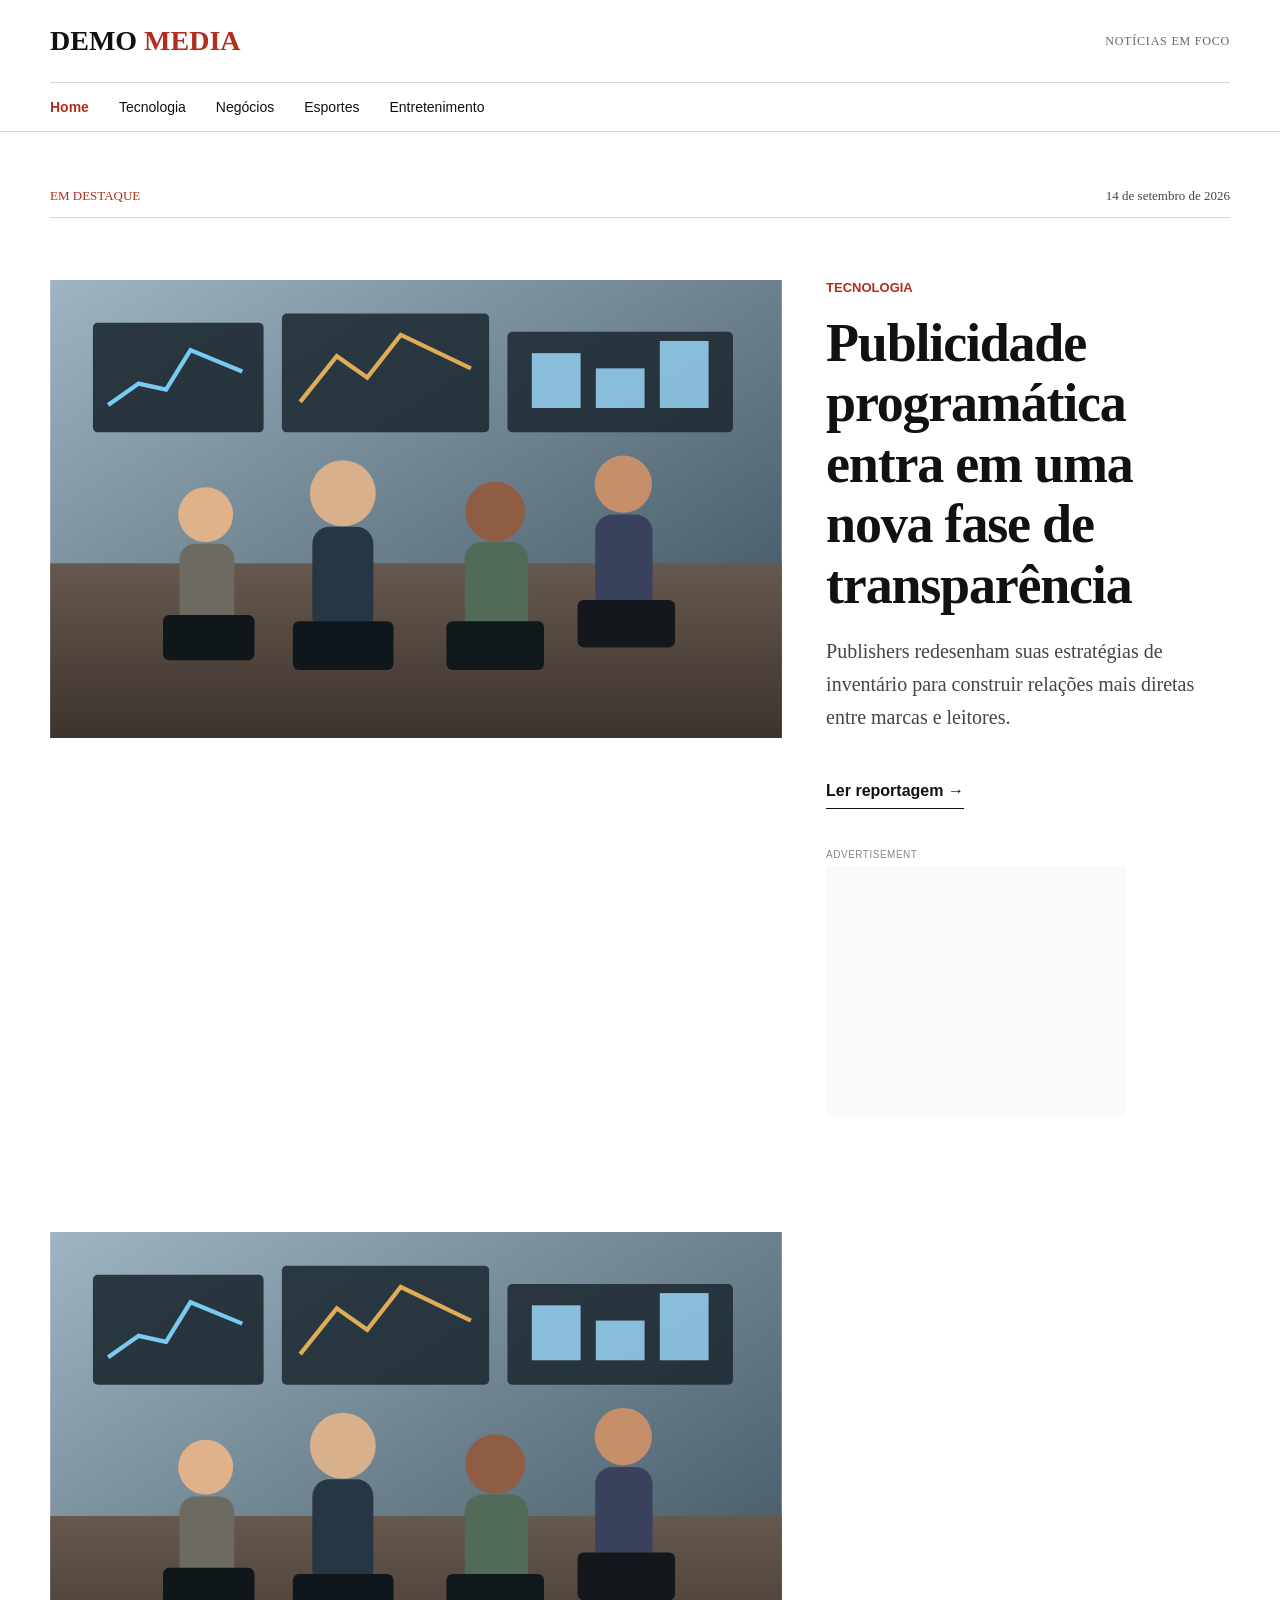
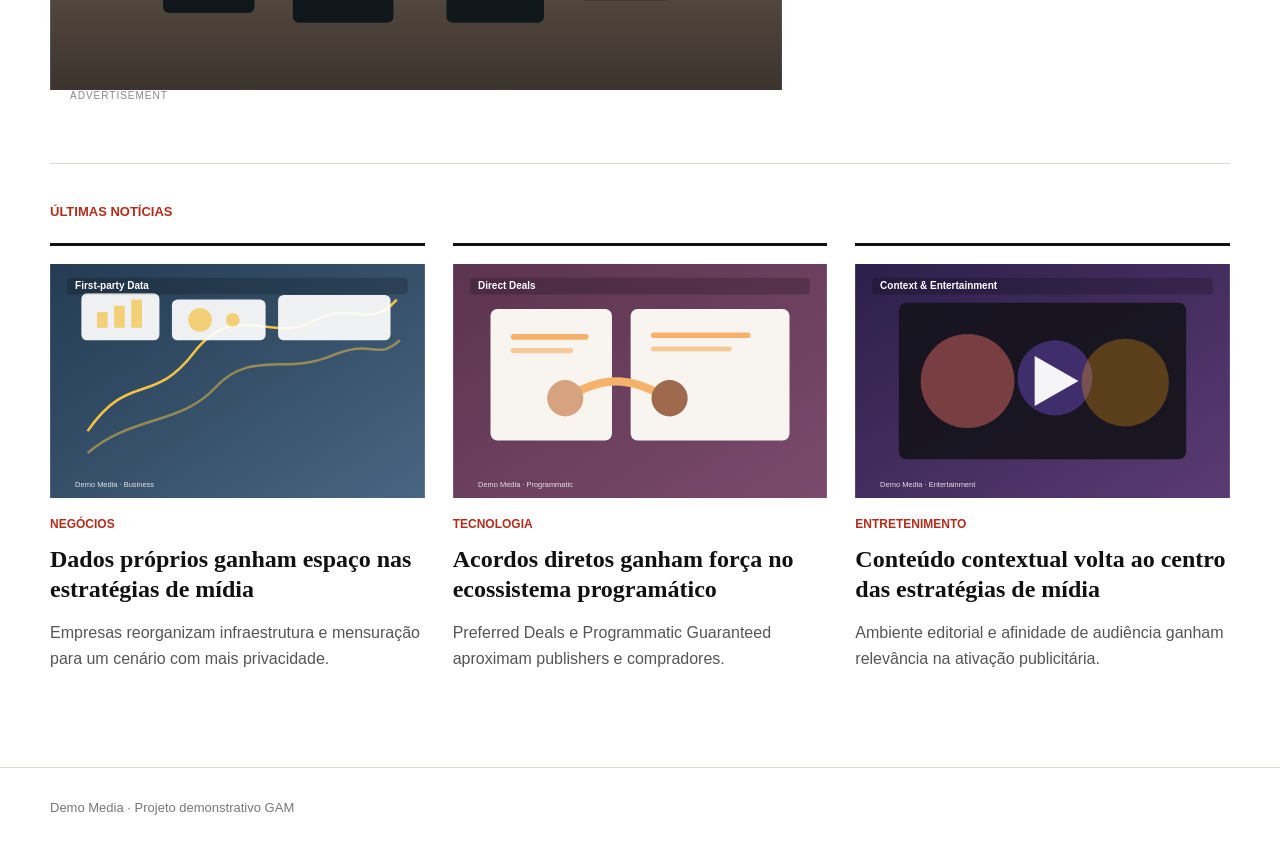
==== index.html @ 526ebebb "Update index.html" ====
<!doctype html>
<html lang="pt-BR">

<head>
  <meta charset="utf-8">

  <meta
    name="viewport"
    content="width=device-width, initial-scale=1"
  >

  <title>Demo Media</title>

  <link
    rel="stylesheet"
    href="styles.css"
  >

  <!-- Google Publisher Tag -->
  <script
    async
    src="https://securepubads.g.doubleclick.net/tag/js/gpt.js"
    crossorigin="anonymous">
  </script>

  <script>
    window.googletag = window.googletag || { cmd: [] };

    googletag.cmd.push(function () {
      googletag
        .defineSlot(
          '/23366135384/demo_lovable_atf_300x250',
          [300, 250],
          'div-gpt-ad-1789431732785-0'
        )
        .addService(googletag.pubads());

      googletag.pubads().enableSingleRequest();
      googletag.enableServices();
    });
  </script>
</head>


<body>

  <header class="site-header">

    <div class="container header-top">

      <a
        class="brand"
        href="index.html"
      >
        DEMO <span>MEDIA</span>
      </a>

      <span class="edition">
        NOTÍCIAS EM FOCO
      </span>

    </div>


    <nav class="container nav">

      <a
        class="active"
        href="index.html"
      >
        Home
      </a>

      <a href="tecnologia.html">
        Tecnologia
      </a>

      <a href="negocios.html">
        Negócios
      </a>

      <a href="esportes.html">
        Esportes
      </a>

      <a href="entretenimento.html">
        Entretenimento
      </a>

    </nav>

  </header>


  <main class="container">

    <section class="section-heading">

      <span>
        EM DESTAQUE
      </span>

      <span class="date">
        14 de setembro de 2026
      </span>

    </section>


    <section class="hero-grid">

      <a href="article-programmatic.html">

        <img
          class="hero-image"
          src="newsroom.svg"
          alt="Programmatic publishing"
        >

      </a>


      <div class="hero-copy">

        <div class="kicker">
          TECNOLOGIA
        </div>

        <h1>
          Publicidade programática entra em uma nova fase de transparência
        </h1>

        <p>
          Publishers redesenham suas estratégias de inventário
          para construir relações mais diretas entre marcas e leitores.
        </p>

        <a
          class="read-more"
          href="article-programmatic.html"
        >
          Ler reportagem →
        </a>


        <!-- Google Ad Manager -->
        <div
          style="
            margin-top: 40px;
            width: 300px;
          "
        >

          <div
            style="
              font-size: 10px;
              color: #888;
              margin-bottom: 6px;
              letter-spacing: 0.5px;
            "
          >
            ADVERTISEMENT
          </div>


          <!-- /23366135384/demo_lovable_atf_300x250 -->
          <div
            id="div-gpt-ad-1789431732785-0"
            style="
              width: 300px;
              height: 250px;
              min-width: 300px;
              min-height: 250px;
              overflow: hidden;
            "
          >

            <script>
              googletag.cmd.push(function () {
                googletag.display(
                  'div-gpt-ad-1789431732785-0'
                );
              });
            </script>

          </div>

        </div>

      </div>

    </section>
<section class="hero-grid">

  <div class="hero-left">

    <a href="article-programmatic.html">
      <img
        class="hero-image"
        src="newsroom.svg"
        alt="Programmatic publishing"
      >
    </a>

    <!-- BANNER 728x90 ENTRA AQUI -->
    <div class="leaderboard-ad">
      <div class="ad-label">
        ADVERTISEMENT
      </div>

      <!-- BODY REAL DO NOVO AD UNIT -->
    </div>

  </div>


  <div class="hero-copy">

    <!-- título, texto etc. -->

    <!-- 300x250 ATUAL CONTINUA AQUI -->

  </div>

</section>

    <section class="latest">

      <div class="section-title">
        ÚLTIMAS NOTÍCIAS
      </div>


      <div class="cards">

        <a
          class="card"
          href="article-data.html"
        >

          <img
            class="card-thumb"
            src="data.svg"
            alt="Dados e mídia"
          >

          <span>
            NEGÓCIOS
          </span>

          <h2>
            Dados próprios ganham espaço nas estratégias de mídia
          </h2>

          <p>
            Empresas reorganizam infraestrutura e mensuração
            para um cenário com mais privacidade.
          </p>

        </a>


        <a
          class="card"
          href="article-deals.html"
        >

          <img
            class="card-thumb"
            src="deals.svg"
            alt="Acordos programáticos"
          >

          <span>
            TECNOLOGIA
          </span>

          <h2>
            Acordos diretos ganham força no ecossistema programático
          </h2>

          <p>
            Preferred Deals e Programmatic Guaranteed
            aproximam publishers e compradores.
          </p>

        </a>


        <a
          class="card"
          href="article-entertainment.html"
        >

          <img
            class="card-thumb"
            src="entertainment.svg"
            alt="Conteúdo e entretenimento"
          >

          <span>
            ENTRETENIMENTO
          </span>

          <h2>
            Conteúdo contextual volta ao centro das estratégias de mídia
          </h2>

          <p>
            Ambiente editorial e afinidade de audiência
            ganham relevância na ativação publicitária.
          </p>

        </a>

      </div>

    </section>

  </main>


  <footer class="footer">

    <div class="container">
      Demo Media · Projeto demonstrativo GAM
    </div>

  </footer>

</body>

</html>
---- styles.css ----
*{box-sizing:border-box}
:root{--ink:#111;--muted:#666;--line:#ddd7d1;--accent:#b22d1b;--soft:#f6f3ef}
html{scroll-behavior:smooth}
body{margin:0;background:#fff;color:var(--ink);font-family:Arial,Helvetica,sans-serif}
a{color:inherit;text-decoration:none}
img{max-width:100%;display:block}
.container{width:min(1180px,calc(100% - 40px));margin:0 auto}
.site-header{background:#fff;border-bottom:1px solid var(--line)}
.header-top{height:82px;display:flex;align-items:center;justify-content:space-between}
.brand{font:700 28px Georgia,serif}.brand span{color:var(--accent)}
.edition{font:12px Georgia,serif;color:#666;letter-spacing:.8px}
.nav{display:flex;gap:30px;border-top:1px solid var(--line);padding:16px 0;font-size:14px;overflow:auto}
.nav a:hover,.nav a.active{color:var(--accent);font-weight:700}
.section-heading{display:flex;justify-content:space-between;margin-top:56px;padding-bottom:13px;border-bottom:1px solid var(--line);font:13px Georgia,serif;color:var(--accent)}
.section-heading .date{color:#444}
.hero-grid{display:grid;grid-template-columns:minmax(0,1.45fr) minmax(320px,.8fr);gap:44px;padding:62px 0 54px}
.hero-image{width:100%;aspect-ratio:16/10;object-fit:cover;background:#e8e5e0}
.kicker{font-size:13px;color:var(--accent);font-weight:700;margin-bottom:18px}
.hero-copy h1,.article-content h1{font:700 54px/1.12 Georgia,serif;letter-spacing:-1.2px;margin:0}
.hero-copy p{font:20px/1.65 Georgia,serif;color:#454545}
.read-more{display:inline-block;margin-top:18px;padding:10px 0 8px;border-bottom:1px solid #111;font-weight:700}
.read-more:hover{color:var(--accent);border-color:var(--accent)}
.latest{padding:40px 0 80px;border-top:1px solid var(--line)}
.section-title{font-size:13px;color:var(--accent);font-weight:700;margin-bottom:24px}
.cards{display:grid;grid-template-columns:repeat(3,1fr);gap:28px}
.card{border-top:3px solid #111;padding-top:18px;display:block}
.card:hover h2{color:var(--accent)}
.card-thumb{width:100%;aspect-ratio:16/10;object-fit:cover;margin-bottom:16px;background:#eee}
.card span{font-size:12px;color:var(--accent);font-weight:700}
.card h2{font:700 24px/1.25 Georgia,serif;margin:12px 0}
.card p{color:#555;line-height:1.6}
.footer{border-top:1px solid var(--line);padding:32px 0;color:#777;font-size:13px}
.page-hero{padding:58px 0 30px;border-bottom:1px solid var(--line)}
.page-hero-wrap{display:grid;grid-template-columns:1fr 420px;gap:40px;align-items:center}
.page-hero h1{font:700 48px Georgia,serif;margin:0 0 12px}
.page-hero p{color:#555;max-width:760px;line-height:1.6}
.page-hero img{width:100%;aspect-ratio:16/10;object-fit:cover}
.category-grid{display:grid;grid-template-columns:repeat(2,1fr);gap:26px;padding:40px 0 80px}
.category-card{padding:0 0 24px;border:1px solid var(--line);background:#fff;display:block}
.category-card:hover{border-color:#999}
.category-card img{width:100%;aspect-ratio:16/9;object-fit:cover}
.category-card .content{padding:20px 24px 0}
.category-card h2{font:700 27px/1.25 Georgia,serif;margin:10px 0}
.category-card p{color:#555;line-height:1.6}
.article-page{padding:34px 0 80px}
.breadcrumb{font-size:13px;color:#777;margin-bottom:44px}.breadcrumb a{color:var(--accent)}
.article-layout{display:grid;grid-template-columns:minmax(0,1fr) 340px;gap:64px;align-items:start}
.article-content h1{font-size:58px}
.subtitle{font:22px/1.55 Georgia,serif;color:#4c4c4c;margin:24px 0 12px}
.byline{font-size:13px;color:#777;margin-bottom:34px}
.article-image{margin:12px 0 34px;width:100%;aspect-ratio:16/9;object-fit:cover}
.article-content p:not(.subtitle){font:20px/1.8 Georgia,serif;color:#292929}
.sidebar{position:sticky;top:24px}
.ad-label{font-size:10px;color:#888;letter-spacing:1px;margin:0 0 8px 20px}
.ad-shell{width:320px;min-height:270px;display:flex;justify-content:center;padding:10px;background:#fafafa;border:1px solid #ece8e3}
#div-gpt-ad-1789431732785-0{background:#fafafa}
.debug-panel{margin-top:24px;border:1px solid var(--line);padding:20px;background:var(--soft)}
.debug-panel h3{font:700 18px Georgia,serif;margin:0 0 16px}
.debug-panel dl{margin:0}
.debug-panel dl div{display:grid;grid-template-columns:115px 1fr;gap:10px;padding:7px 0;border-top:1px solid #ddd6d0}
.debug-panel dt{font-size:12px;color:#777}.debug-panel dd{margin:0;font-size:12px;word-break:break-word}
.status{font-weight:700;color:#1b6e37}
.back-home{display:inline-block;margin-top:24px;font-weight:700;color:var(--accent)}
@media(max-width:900px){
 .hero-grid,.article-layout,.category-grid,.page-hero-wrap{grid-template-columns:1fr}
 .hero-copy h1,.article-content h1{font-size:42px}
 .sidebar{position:static}.ad-shell{margin:0 auto}.ad-label{text-align:center;margin-left:0}
 .cards{grid-template-columns:1fr}
}
@media(max-width:560px){
 .container{width:min(100% - 24px,1180px)}
 .header-top{height:68px}.edition{display:none}.nav{gap:17px;white-space:nowrap}
 .hero-grid{padding-top:40px}.hero-copy h1,.article-content h1{font-size:36px}
 .hero-copy p,.article-content p:not(.subtitle){font-size:18px}
}
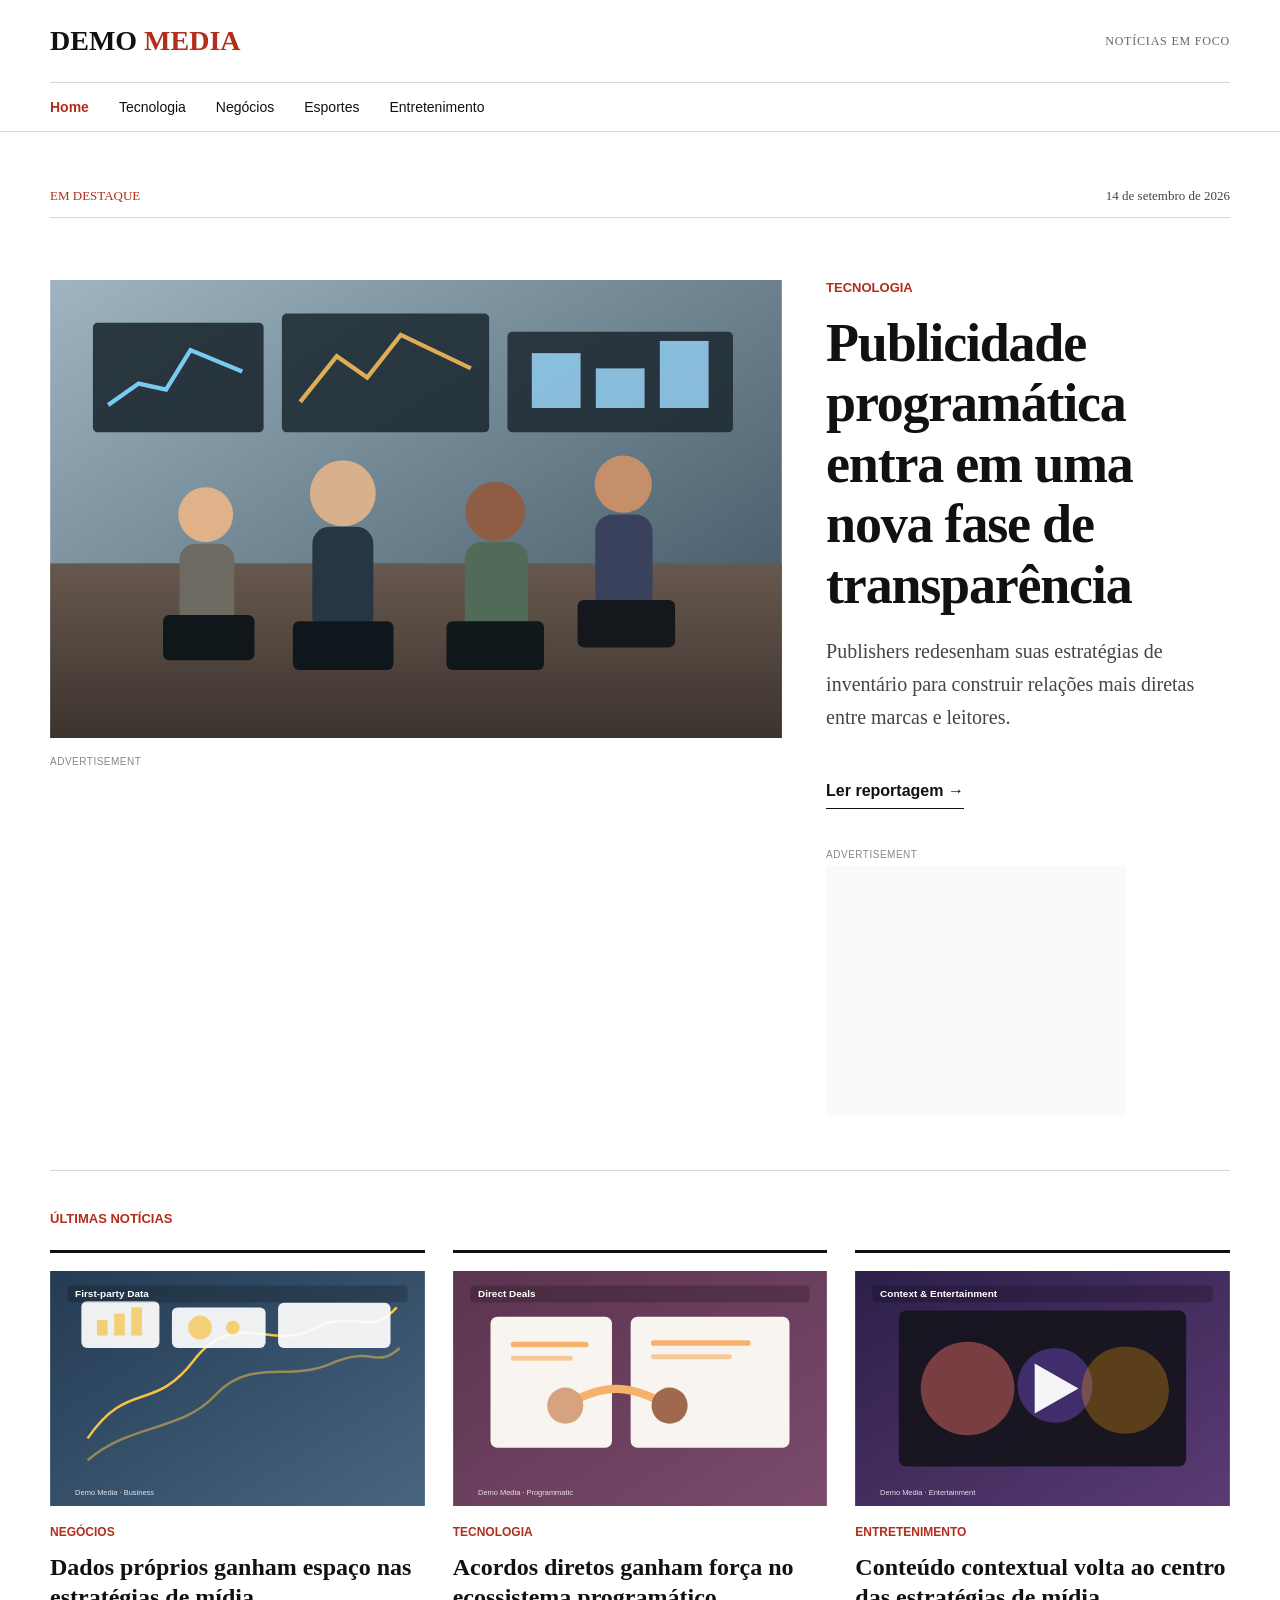
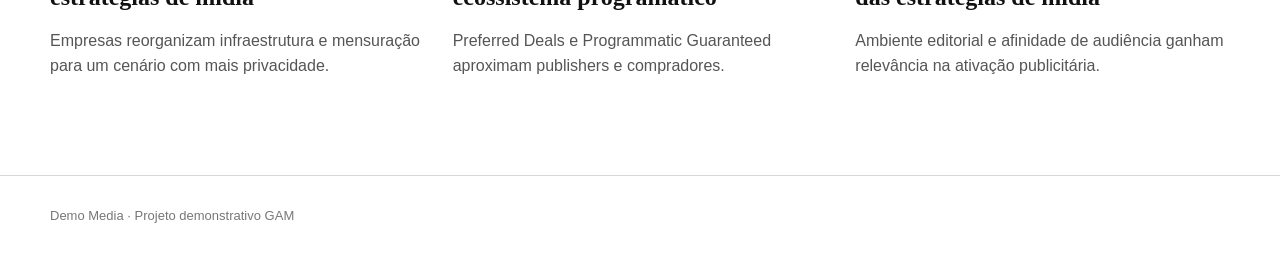
==== commit f0cbb426: "Update index.html" ====
--- a/index.html
+++ b/index.html
@@ -16,7 +16,8 @@
     href="styles.css"
   >
 
-  <!-- Google Publisher Tag -->
+
+  <!-- GOOGLE PUBLISHER TAG -->
   <script
     async
     src="https://securepubads.g.doubleclick.net/tag/js/gpt.js"
@@ -27,6 +28,11 @@
     window.googletag = window.googletag || { cmd: [] };
 
     googletag.cmd.push(function () {
+
+      /*
+       * SLOT 300x250
+       * Código real já gerado pelo GAM
+       */
       googletag
         .defineSlot(
           '/23366135384/demo_lovable_atf_300x250',
@@ -35,10 +41,23 @@
         )
         .addService(googletag.pubads());
 
+
+      /*
+       * SLOT 728x90
+       *
+       * NÃO INVENTAR AQUI.
+       *
+       * Quando você gerar a tag do novo Ad Unit
+       * no GAM, o novo defineSlot entra aqui.
+       */
+
+
       googletag.pubads().enableSingleRequest();
       googletag.enableServices();
+
     });
   </script>
+
 </head>
 
 
@@ -94,6 +113,7 @@
 
   <main class="container">
 
+    <!-- DESTAQUE -->
     <section class="section-heading">
 
       <span>
@@ -107,47 +127,42 @@
     </section>
 
 
+    <!-- HERO -->
     <section class="hero-grid">
 
-      <a href="article-programmatic.html">
-
-        <img
-          class="hero-image"
-          src="newsroom.svg"
-          alt="Programmatic publishing"
-        >
-
-      </a>
-
-
-      <div class="hero-copy">
-
-        <div class="kicker">
-          TECNOLOGIA
-        </div>
-
-        <h1>
-          Publicidade programática entra em uma nova fase de transparência
-        </h1>
-
-        <p>
-          Publishers redesenham suas estratégias de inventário
-          para construir relações mais diretas entre marcas e leitores.
-        </p>
-
-        <a
-          class="read-more"
-          href="article-programmatic.html"
-        >
-          Ler reportagem →
+
+      <!-- ========================= -->
+      <!-- COLUNA ESQUERDA -->
+      <!-- ========================= -->
+
+      <div
+        class="hero-left"
+        style="
+          display: flex;
+          flex-direction: column;
+          gap: 18px;
+        "
+      >
+
+        <a href="article-programmatic.html">
+
+          <img
+            class="hero-image"
+            src="newsroom.svg"
+            alt="Programmatic publishing"
+          >
+
         </a>
 
 
-        <!-- Google Ad Manager -->
+        <!-- ================================= -->
+        <!-- SLOT FUTURO 728x90 -->
+        <!-- ================================= -->
+
         <div
           style="
-            margin-top: 40px;
-            width: 300px;
+            width: 728px;
+            max-width: 100%;
           "
         >
 
@@ -163,15 +178,88 @@
           </div>
 
 
+          <!--
+            BODY REAL DO AD UNIT 728x90
+            ENTRA EXATAMENTE AQUI.
+
+            Exemplo da estrutura que o GAM vai gerar:
+
+            <div id="NOVO_DIV_ID">
+              <script>
+                googletag.cmd.push(function() {
+                  googletag.display('NOVO_DIV_ID');
+                });
+              </script>
+            </div>
+
+            NÃO preencher até termos o código real do GAM.
+          -->
+
+        </div>
+
+      </div>
+
+
+      <!-- ========================= -->
+      <!-- COLUNA DIREITA -->
+      <!-- ========================= -->
+
+      <div class="hero-copy">
+
+        <div class="kicker">
+          TECNOLOGIA
+        </div>
+
+
+        <h1>
+          Publicidade programática entra em uma nova fase de transparência
+        </h1>
+
+
+        <p>
+          Publishers redesenham suas estratégias de inventário
+          para construir relações mais diretas entre marcas e leitores.
+        </p>
+
+
+        <a
+          class="read-more"
+          href="article-programmatic.html"
+        >
+          Ler reportagem →
+        </a>
+
+
+        <!-- ================================= -->
+        <!-- SLOT REAL 300x250 -->
+        <!-- ================================= -->
+
+        <div
+          style="
+            margin-top: 40px;
+            width: 300px;
+          "
+        >
+
+          <div
+            style="
+              font-size: 10px;
+              color: #888;
+              margin-bottom: 6px;
+              letter-spacing: 0.5px;
+            "
+          >
+            ADVERTISEMENT
+          </div>
+
+
           <!-- /23366135384/demo_lovable_atf_300x250 -->
+
           <div
             id="div-gpt-ad-1789431732785-0"
             style="
-              width: 300px;
-              height: 250px;
               min-width: 300px;
               min-height: 250px;
-              overflow: hidden;
             "
           >
 
@@ -190,39 +278,11 @@
       </div>
 
     </section>
-<section class="hero-grid">
-
-  <div class="hero-left">
-
-    <a href="article-programmatic.html">
-      <img
-        class="hero-image"
-        src="newsroom.svg"
-        alt="Programmatic publishing"
-      >
-    </a>
-
-    <!-- BANNER 728x90 ENTRA AQUI -->
-    <div class="leaderboard-ad">
-      <div class="ad-label">
-        ADVERTISEMENT
-      </div>
-
-      <!-- BODY REAL DO NOVO AD UNIT -->
-    </div>
-
-  </div>
-
-
-  <div class="hero-copy">
-
-    <!-- título, texto etc. -->
-
-    <!-- 300x250 ATUAL CONTINUA AQUI -->
-
-  </div>
-
-</section>
+
+
+    <!-- ========================= -->
+    <!-- ÚLTIMAS NOTÍCIAS -->
+    <!-- ========================= -->
 
     <section class="latest">
 
@@ -232,6 +292,9 @@
 
 
       <div class="cards">
+
+
+        <!-- CARD 1 -->
 
         <a
           class="card"
@@ -260,6 +323,8 @@
         </a>
 
 
+        <!-- CARD 2 -->
+
         <a
           class="card"
           href="article-deals.html"
@@ -287,6 +352,8 @@
         </a>
 
 
+        <!-- CARD 3 -->
+
         <a
           class="card"
           href="article-entertainment.html"
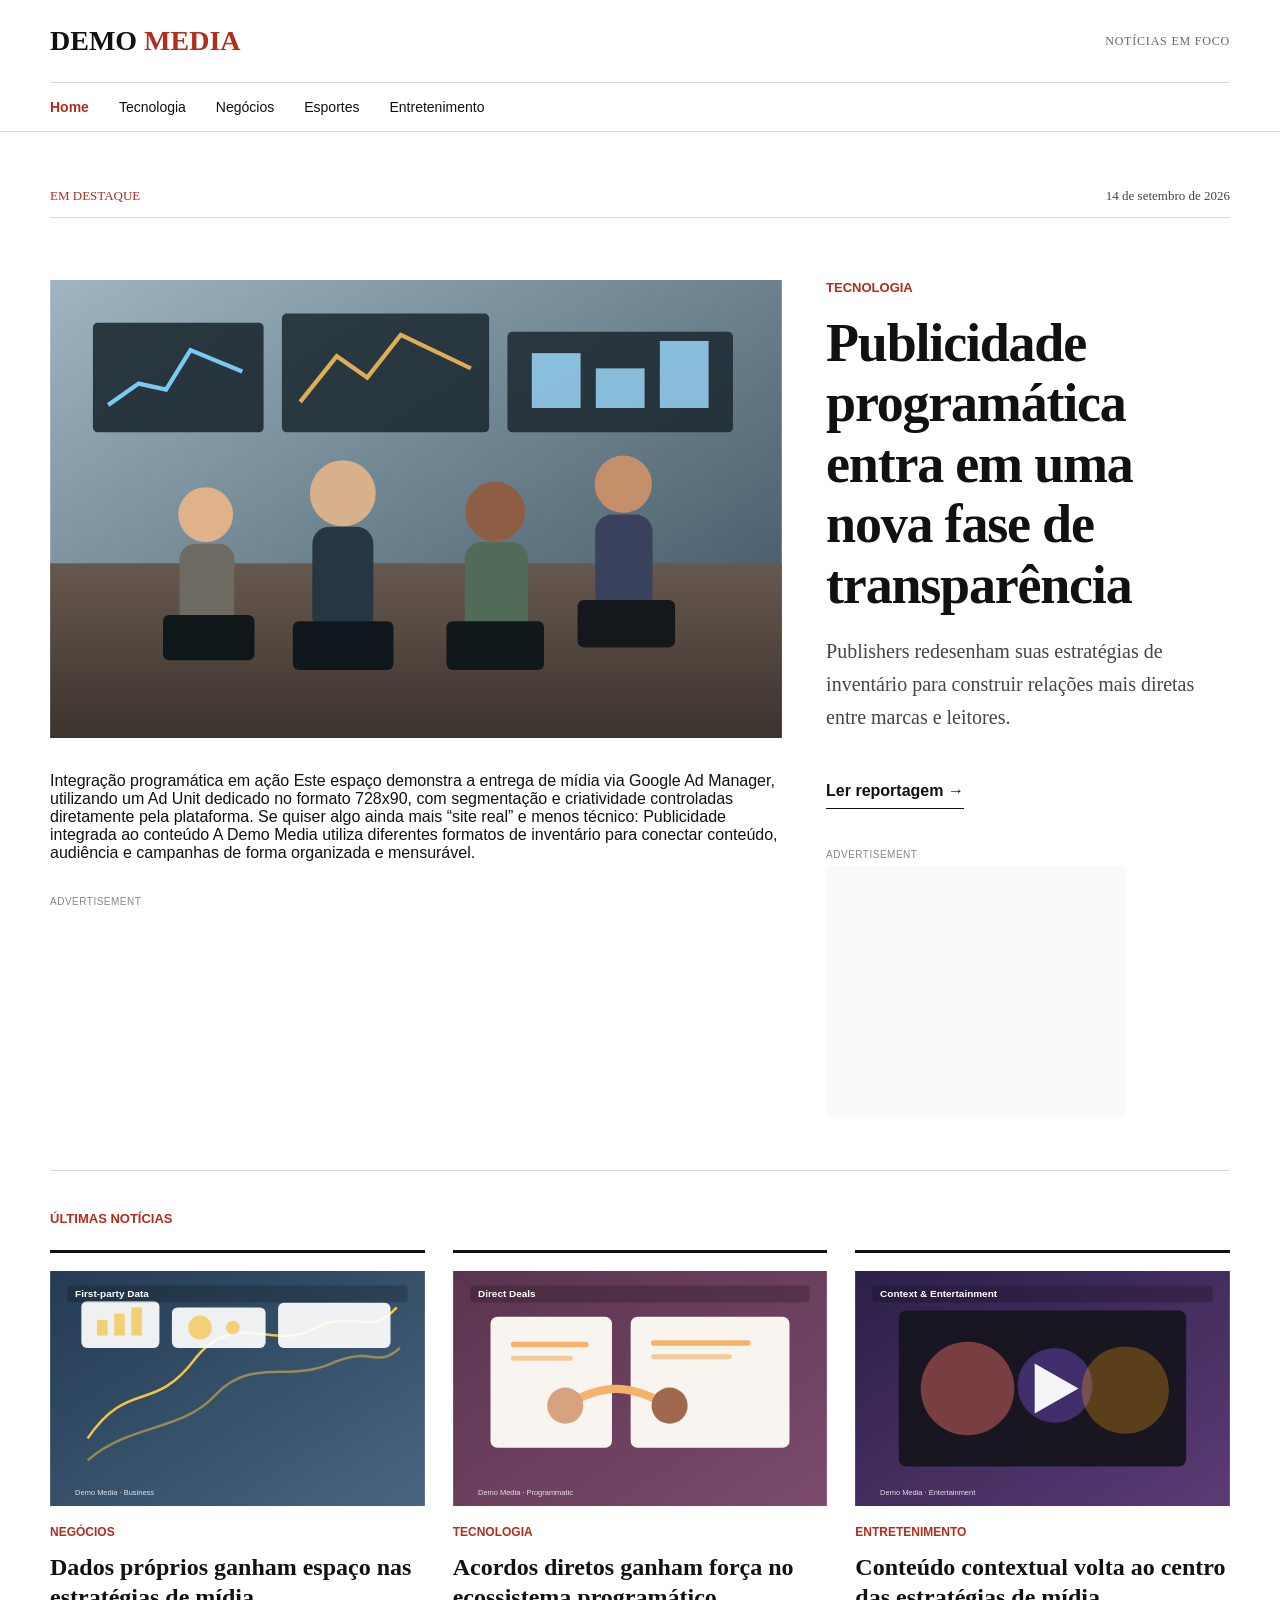
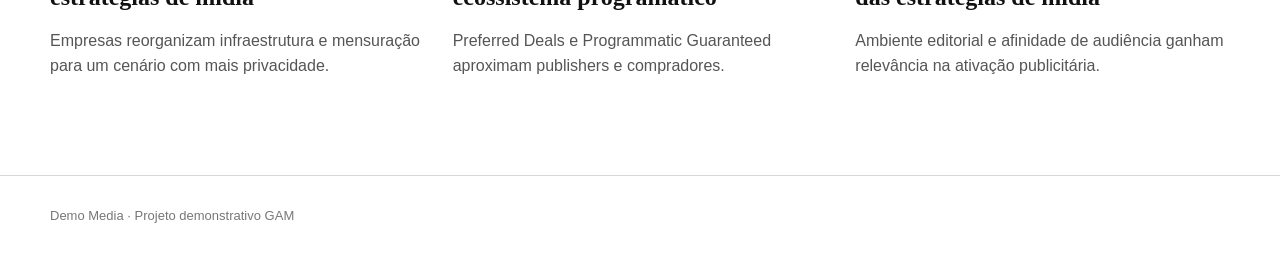
==== commit c12a823d: "Update index.html" ====
--- a/index.html
+++ b/index.html
@@ -16,8 +16,7 @@
     href="styles.css"
   >
 
-
-  <!-- GOOGLE PUBLISHER TAG -->
+  <!-- Google Publisher Tag -->
   <script
     async
     src="https://securepubads.g.doubleclick.net/tag/js/gpt.js"
@@ -29,10 +28,7 @@
 
     googletag.cmd.push(function () {
 
-      /*
-       * SLOT 300x250
-       * Código real já gerado pelo GAM
-       */
+      /* SLOT 300x250 */
       googletag
         .defineSlot(
           '/23366135384/demo_lovable_atf_300x250',
@@ -42,14 +38,14 @@
         .addService(googletag.pubads());
 
 
-      /*
-       * SLOT 728x90
-       *
-       * NÃO INVENTAR AQUI.
-       *
-       * Quando você gerar a tag do novo Ad Unit
-       * no GAM, o novo defineSlot entra aqui.
-       */
+      /* SLOT 728x90 */
+      googletag
+        .defineSlot(
+          '/23366135384/demo_lovable_leaderboard_728x90',
+          [728, 90],
+          'div-gpt-ad-1789484885316-0'
+        )
+        .addService(googletag.pubads());
 
 
       googletag.pubads().enableSingleRequest();
@@ -131,16 +127,13 @@
     <section class="hero-grid">
 
 
-      <!-- ========================= -->
       <!-- COLUNA ESQUERDA -->
-      <!-- ========================= -->
-
       <div
-        class="hero-left"
         style="
           display: flex;
           flex-direction: column;
           gap: 18px;
+          min-width: 0;
         "
       >
 
@@ -154,17 +147,15 @@
 
         </a>
 
-
-        <!-- ================================= -->
-        <!-- SLOT FUTURO 728x90 -->
-        <!-- ================================= -->
-
-        <div
-          style="
-            width: 728px;
-            max-width: 100%;
-          "
-        >
+<p>Integração programática em ação
+Este espaço demonstra a entrega de mídia via Google Ad Manager, utilizando um Ad Unit dedicado no formato 728x90, com segmentação e criatividade controladas diretamente pela plataforma.
+
+Se quiser algo ainda mais “site real” e menos técnico:
+
+Publicidade integrada ao conteúdo
+A Demo Media utiliza diferentes formatos de inventário para conectar conteúdo, audiência e campanhas de forma organizada e mensurável.</p>
+        <!-- 728x90 -->
+        <div>
 
           <div
             style="
@@ -178,32 +169,35 @@
           </div>
 
 
-          <!--
-            BODY REAL DO AD UNIT 728x90
-            ENTRA EXATAMENTE AQUI.
-
-            Exemplo da estrutura que o GAM vai gerar:
-
-            <div id="NOVO_DIV_ID">
-              <script>
-                googletag.cmd.push(function() {
-                  googletag.display('NOVO_DIV_ID');
-                });
-              </script>
-            </div>
-
-            NÃO preencher até termos o código real do GAM.
-          -->
+          <!-- /23366135384/demo_lovable_leaderboard_728x90 -->
+          <div
+            id="div-gpt-ad-1789484885316-0"
+            style="
+              min-width: 728px;
+              min-height: 90px;
+              width: 728px;
+              height: 90px;
+              max-width: 100%;
+              overflow: hidden;
+            "
+          >
+
+            <script>
+              googletag.cmd.push(function () {
+                googletag.display(
+                  'div-gpt-ad-1789484885316-0'
+                );
+              });
+            </script>
+
+          </div>
 
         </div>
 
       </div>
 
 
-      <!-- ========================= -->
       <!-- COLUNA DIREITA -->
-      <!-- ========================= -->
-
       <div class="hero-copy">
 
         <div class="kicker">
@@ -230,10 +224,7 @@
         </a>
 
 
-        <!-- ================================= -->
-        <!-- SLOT REAL 300x250 -->
-        <!-- ================================= -->
-
+        <!-- 300x250 -->
         <div
           style="
             margin-top: 40px;
@@ -254,12 +245,14 @@
 
 
           <!-- /23366135384/demo_lovable_atf_300x250 -->
-
           <div
             id="div-gpt-ad-1789431732785-0"
             style="
               min-width: 300px;
               min-height: 250px;
+              width: 300px;
+              height: 250px;
+              overflow: hidden;
             "
           >
 
@@ -280,10 +273,7 @@
     </section>
 
 
-    <!-- ========================= -->
     <!-- ÚLTIMAS NOTÍCIAS -->
-    <!-- ========================= -->
-
     <section class="latest">
 
       <div class="section-title">
@@ -295,7 +285,6 @@
 
 
         <!-- CARD 1 -->
-
         <a
           class="card"
           href="article-data.html"
@@ -324,7 +313,6 @@
 
 
         <!-- CARD 2 -->
-
         <a
           class="card"
           href="article-deals.html"
@@ -353,7 +341,6 @@
 
 
         <!-- CARD 3 -->
-
         <a
           class="card"
           href="article-entertainment.html"
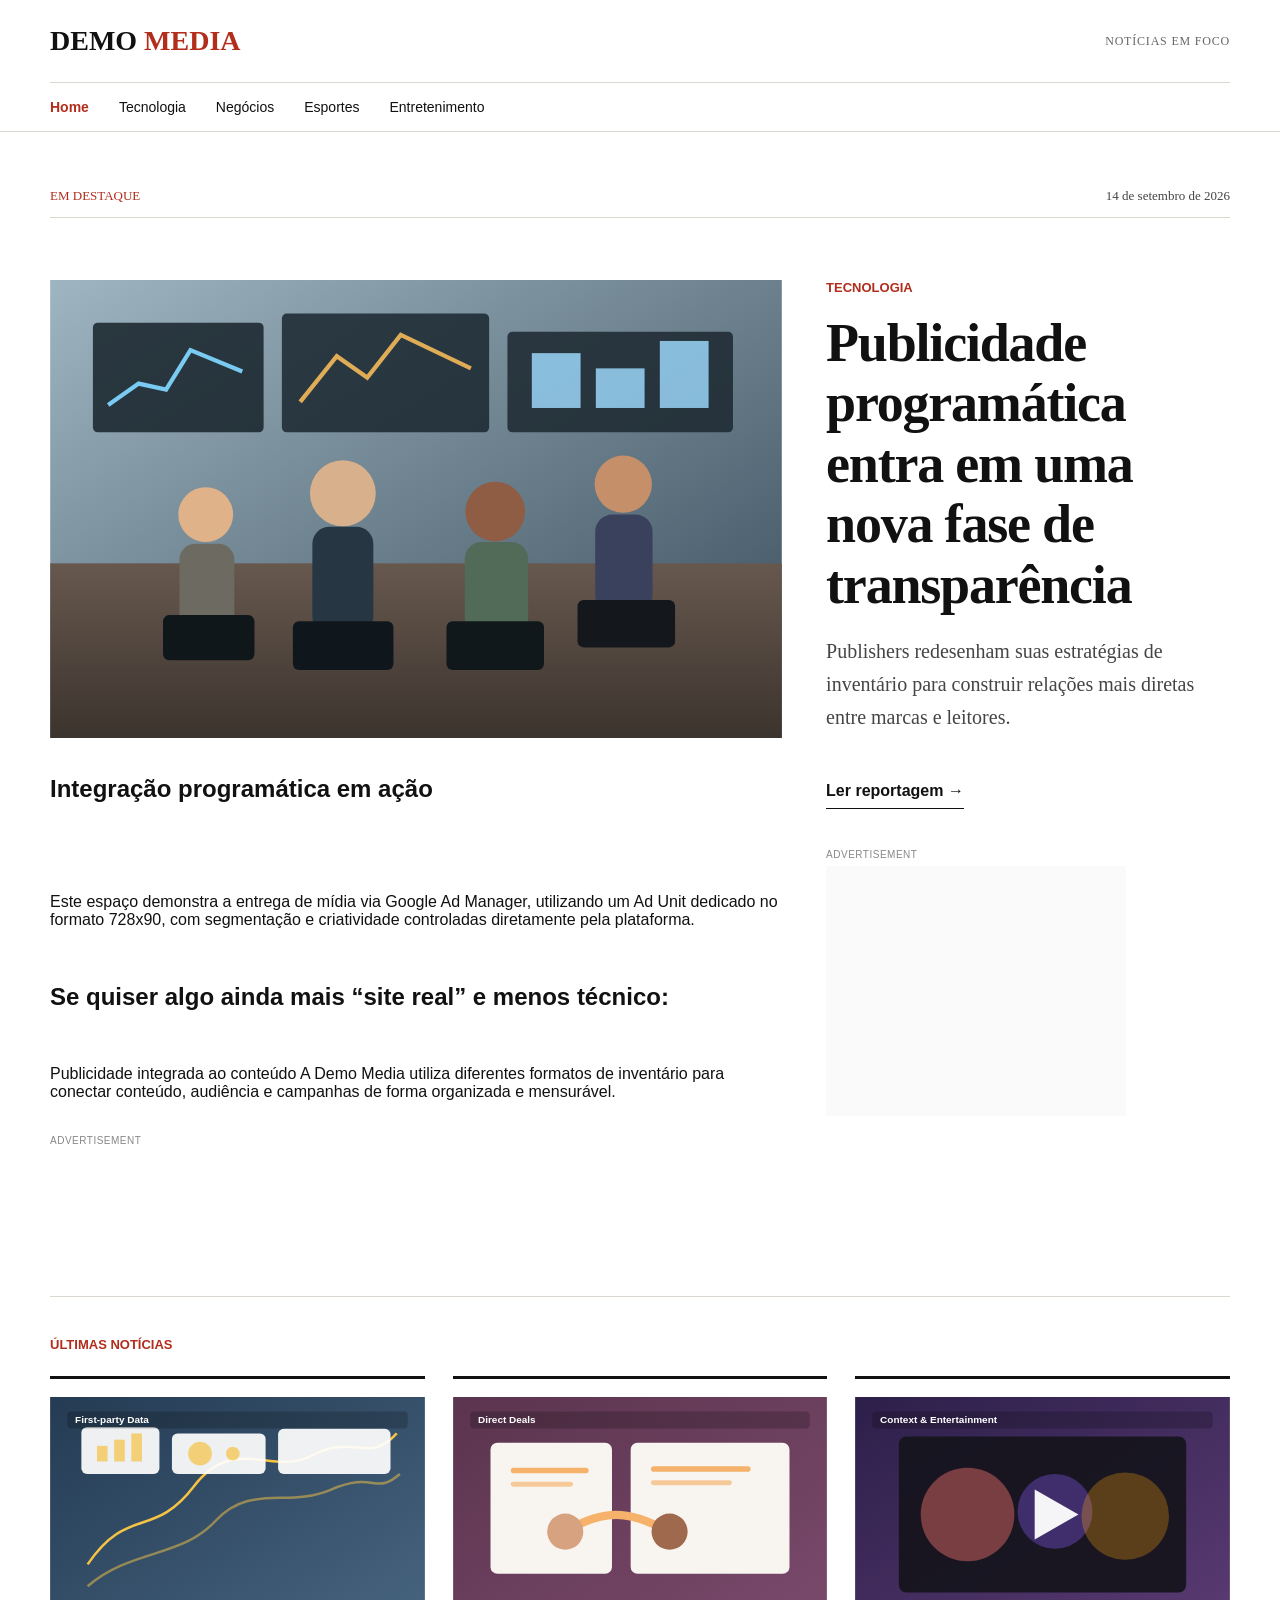
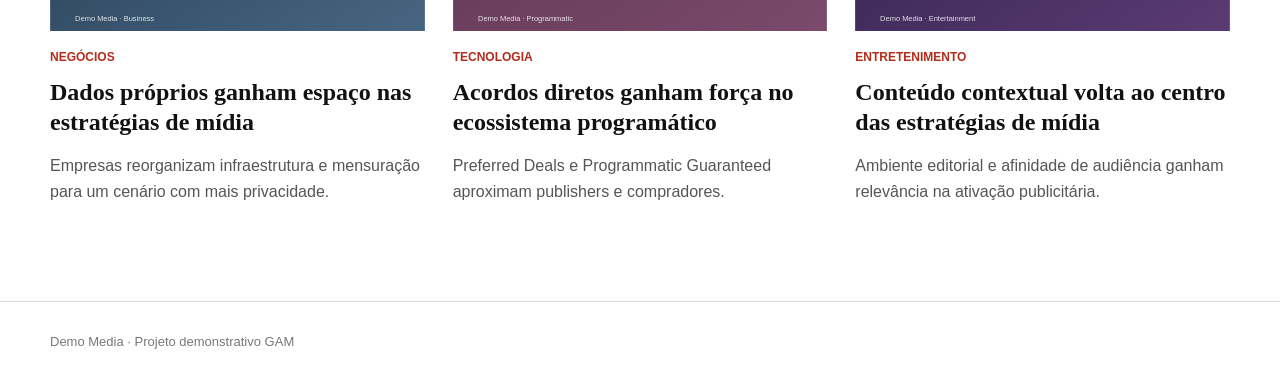
==== commit 2d2511a8: "Update index.html" ====
--- a/index.html
+++ b/index.html
@@ -147,12 +147,12 @@
 
         </a>
 
-<p>Integração programática em ação
-Este espaço demonstra a entrega de mídia via Google Ad Manager, utilizando um Ad Unit dedicado no formato 728x90, com segmentação e criatividade controladas diretamente pela plataforma.
-
-Se quiser algo ainda mais “site real” e menos técnico:
-
-Publicidade integrada ao conteúdo
+<h2><b></b>Integração programática em ação</b></h2><br>
+<p>Este espaço demonstra a entrega de mídia via Google Ad Manager, utilizando um Ad Unit dedicado no formato 728x90, com segmentação e criatividade controladas diretamente pela plataforma.</p>
+
+<h2>Se quiser algo ainda mais “site real” e menos técnico:</h2>
+
+<p>Publicidade integrada ao conteúdo
 A Demo Media utiliza diferentes formatos de inventário para conectar conteúdo, audiência e campanhas de forma organizada e mensurável.</p>
         <!-- 728x90 -->
         <div>
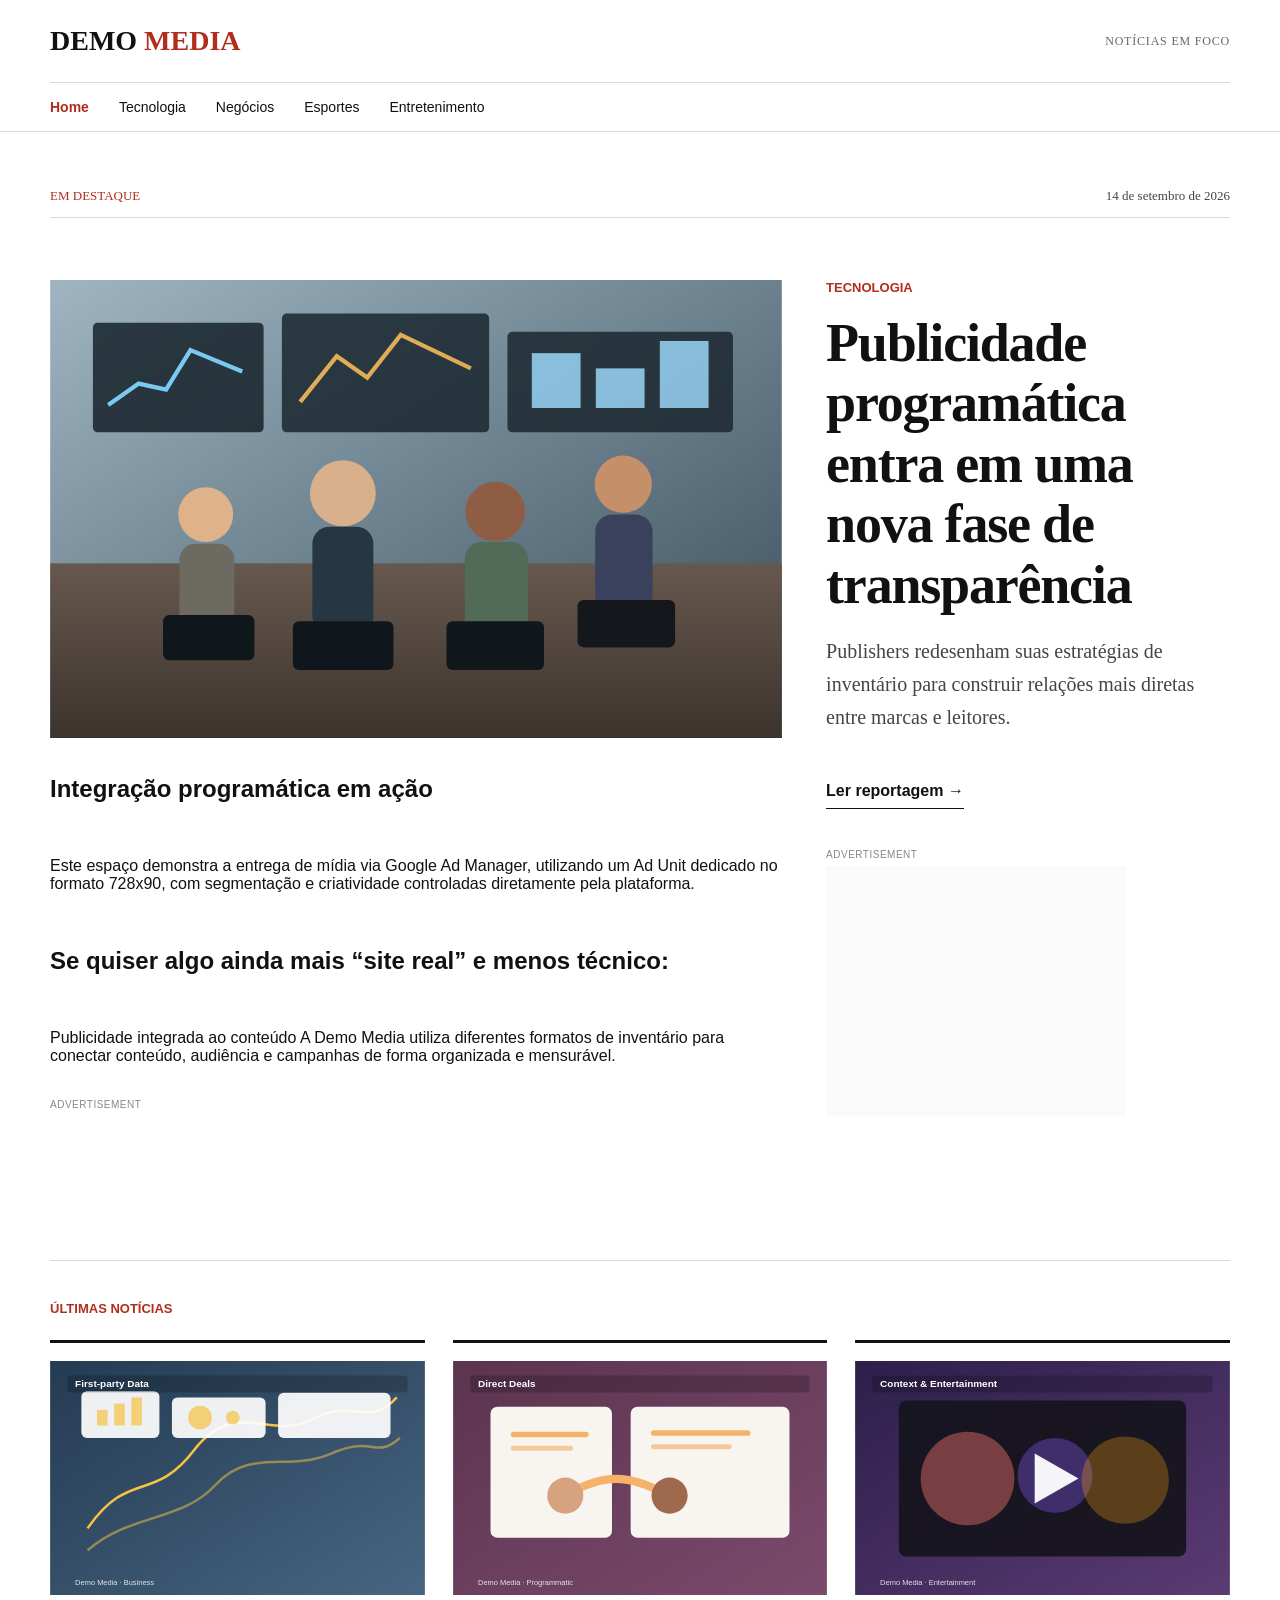
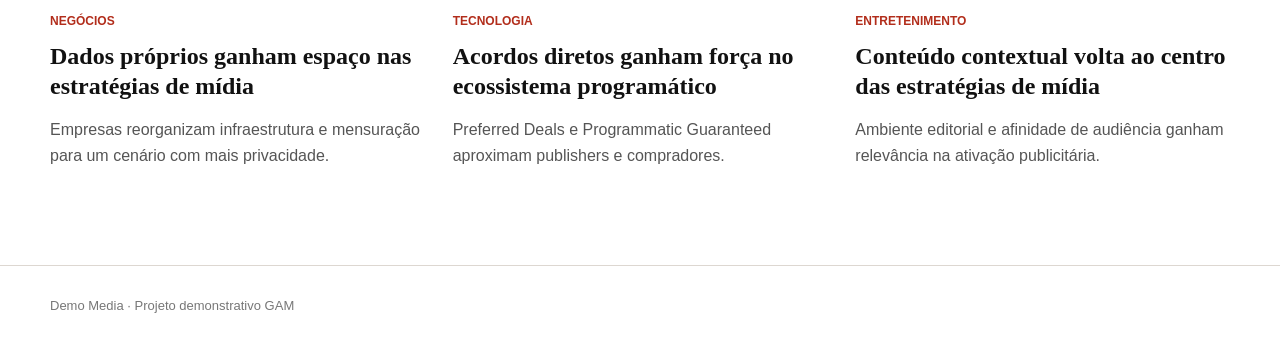
==== commit 72623534: "Update index.html" ====
--- a/index.html
+++ b/index.html
@@ -147,11 +147,9 @@
 
         </a>
 
-<h2><b></b>Integração programática em ação</b></h2><br>
+<h2><b></b>Integração programática em ação</b></h2>
 <p>Este espaço demonstra a entrega de mídia via Google Ad Manager, utilizando um Ad Unit dedicado no formato 728x90, com segmentação e criatividade controladas diretamente pela plataforma.</p>
-
 <h2>Se quiser algo ainda mais “site real” e menos técnico:</h2>
-
 <p>Publicidade integrada ao conteúdo
 A Demo Media utiliza diferentes formatos de inventário para conectar conteúdo, audiência e campanhas de forma organizada e mensurável.</p>
         <!-- 728x90 -->
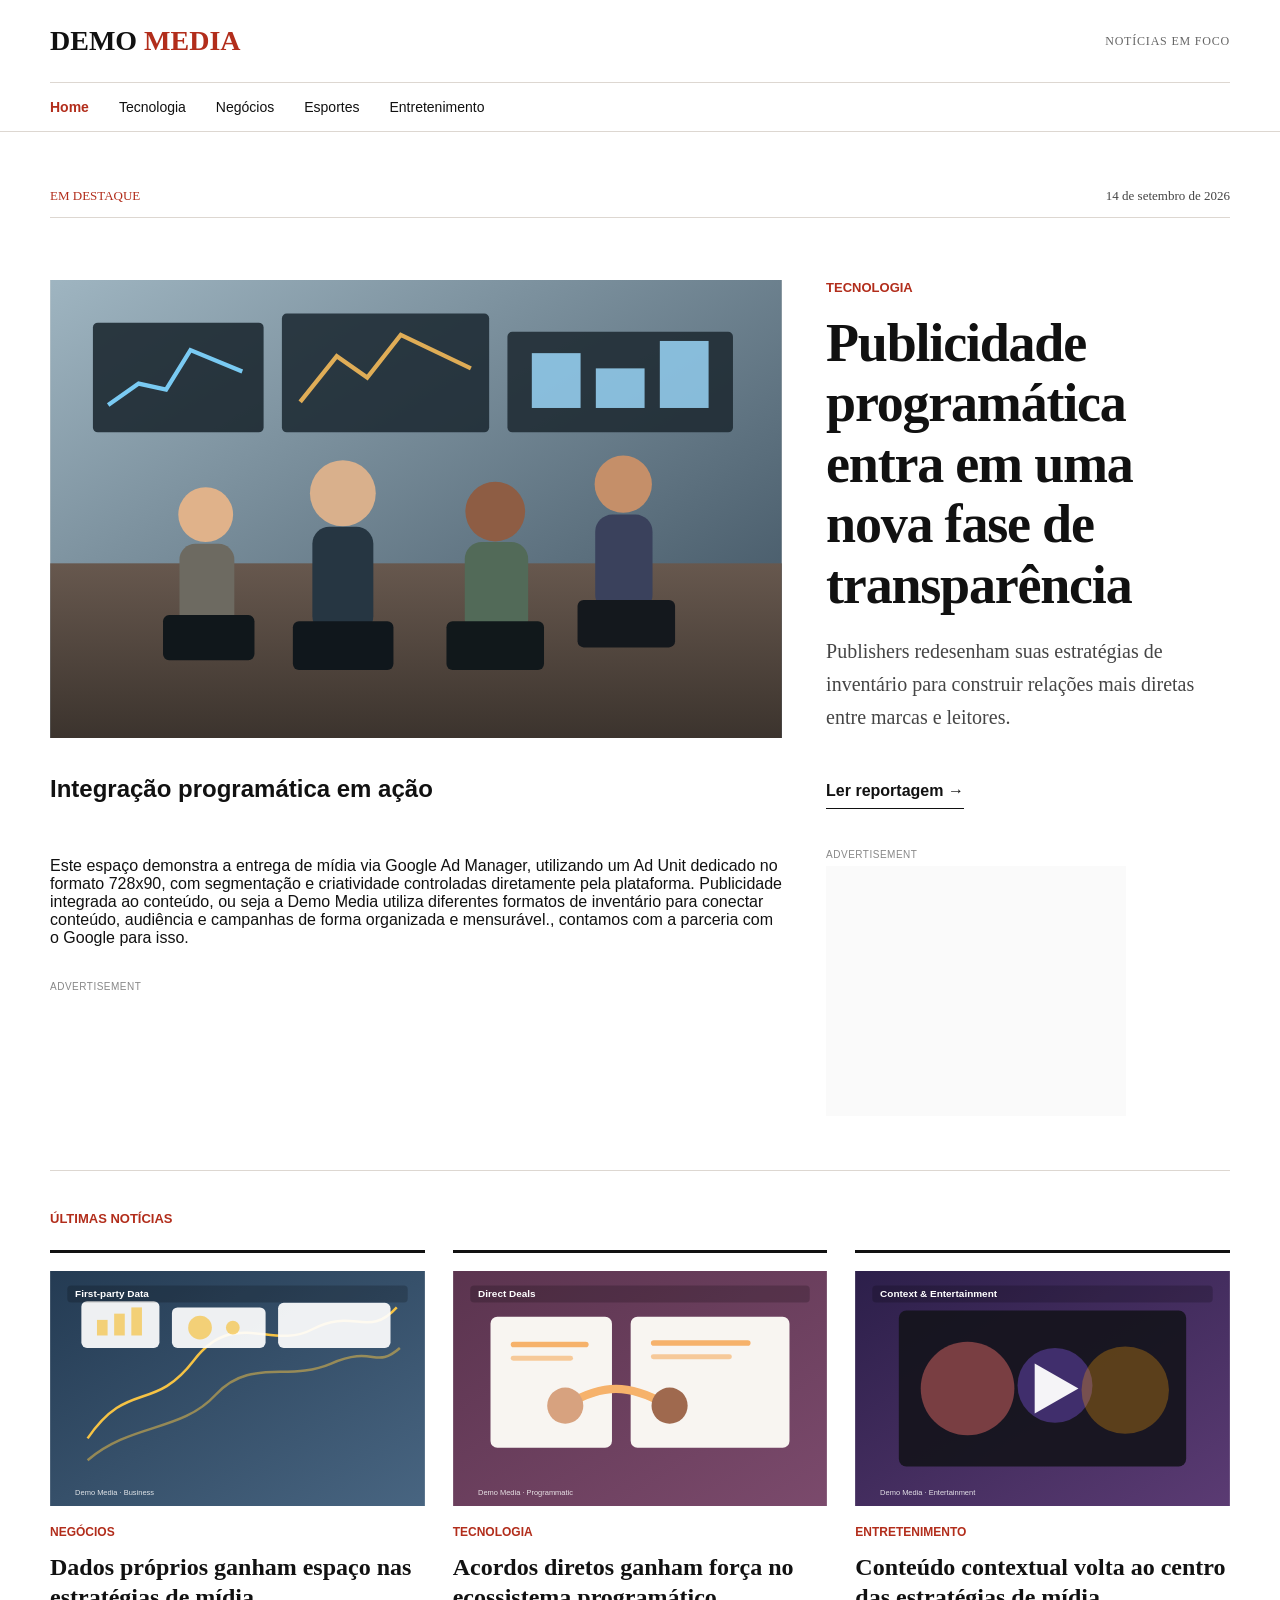
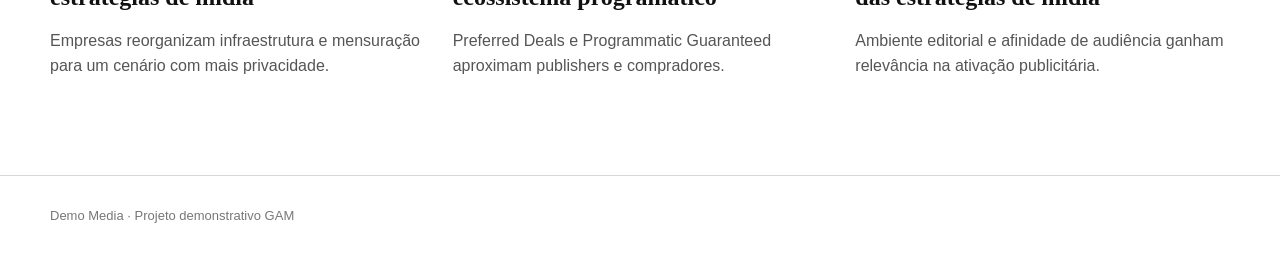
==== commit b8b3ab13: "Update index.html" ====
--- a/index.html
+++ b/index.html
@@ -147,11 +147,9 @@
 
         </a>
 
-<h2><b></b>Integração programática em ação</b></h2>
-<p>Este espaço demonstra a entrega de mídia via Google Ad Manager, utilizando um Ad Unit dedicado no formato 728x90, com segmentação e criatividade controladas diretamente pela plataforma.</p>
-<h2>Se quiser algo ainda mais “site real” e menos técnico:</h2>
-<p>Publicidade integrada ao conteúdo
-A Demo Media utiliza diferentes formatos de inventário para conectar conteúdo, audiência e campanhas de forma organizada e mensurável.</p>
+<h2><b>Integração programática em ação</b></h2>
+<p>Este espaço demonstra a entrega de mídia via Google Ad Manager, utilizando um Ad Unit dedicado no formato 728x90, com segmentação e criatividade controladas diretamente pela plataforma.
+Publicidade integrada ao conteúdo, ou seja a Demo Media utiliza diferentes formatos de inventário para conectar conteúdo, audiência e campanhas de forma organizada e mensurável., contamos com a parceria com o Google para isso.</p>
         <!-- 728x90 -->
         <div>
 
